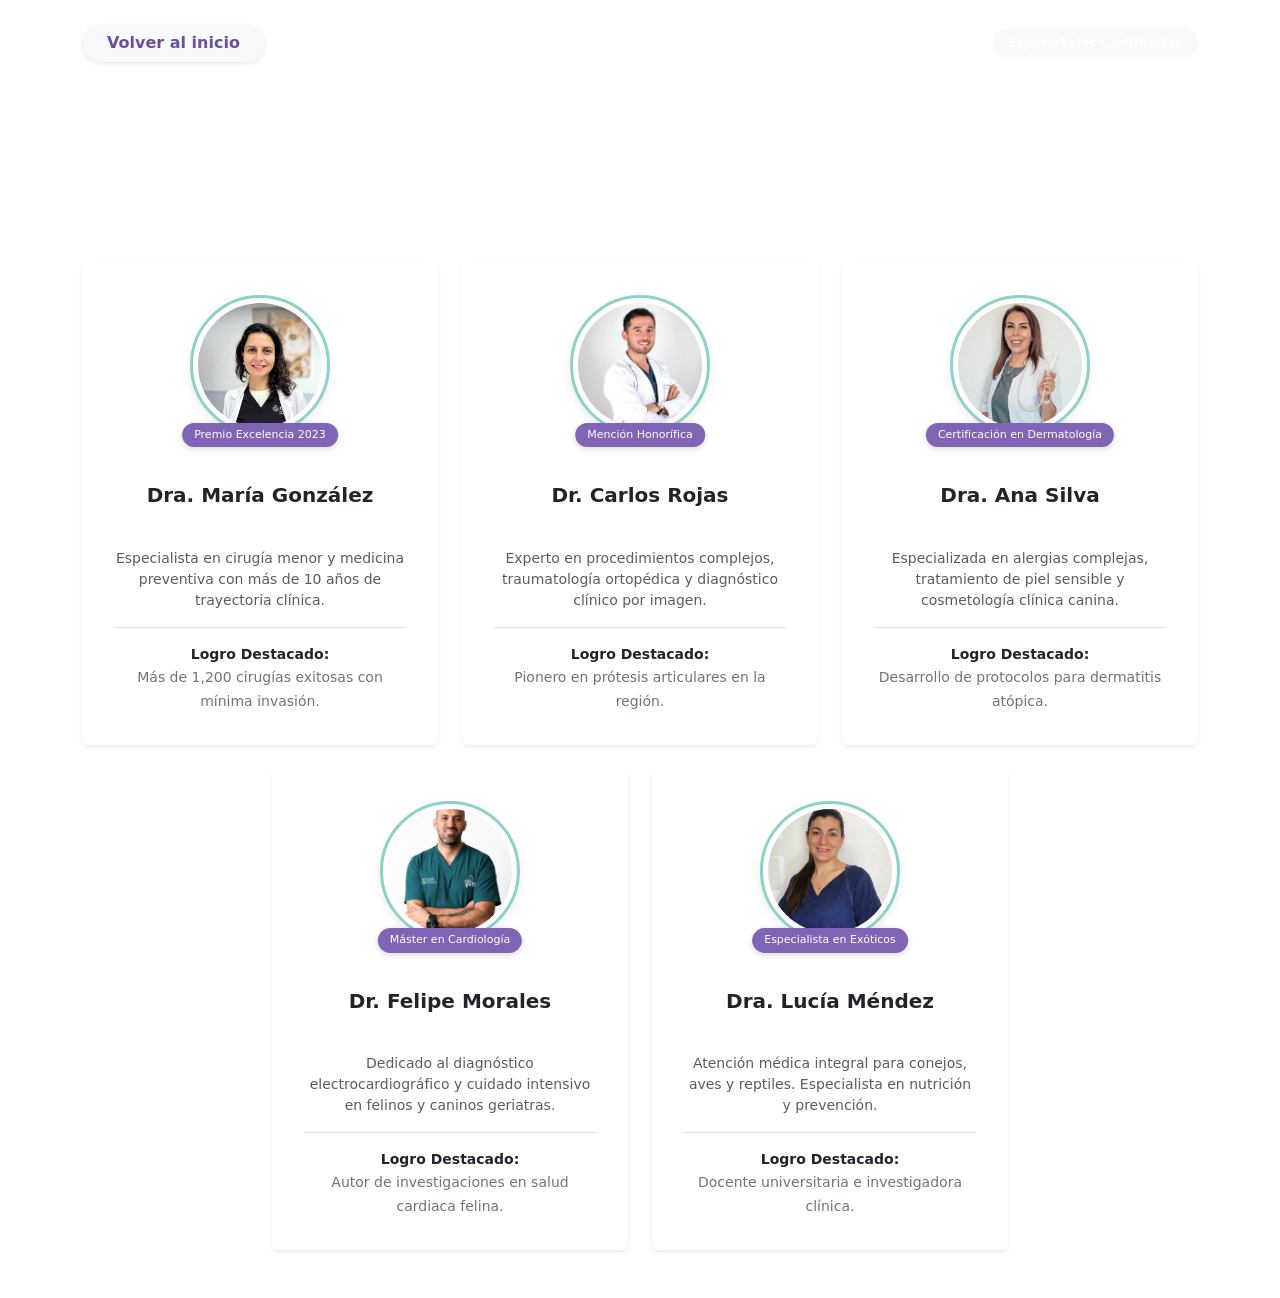
==== equipo.html @ b23ea8b3 "parte especialista y mapa" ====
<!DOCTYPE html>
<html lang="es">
<head>
    <meta charset="UTF-8">
    <meta name="viewport" content="width=device-width, initial-scale=1.0">
    <link href="https://cdn.jsdelivr.net/npm/bootstrap@5.3.8/dist/css/bootstrap.min.css" rel="stylesheet">
    <link rel="stylesheet" href="style.css">
    <title>Nuestro Equipo - Veterinaria San Marcos</title>
</head>
<body class="bg-equipo">

    <header class="header-equipo py-4 text-white mb-5">
        <div class="container">
            <div class="d-flex align-items-center justify-content-between mb-4">
                <a href="index.html" class="btn btn-light btn-volver rounded-pill px-4 fw-semibold shadow-sm">
                    Volver al inicio
                </a>
                <span class="badge bg-light text-purple rounded-pill px-3 py-2 fw-bold">Especialistas Certificados</span>
            </div>

            <div class="text-center mt-3">
                <h1 class="display-4 fw-bold mb-2">Conoce a Nuestro Equipo Médico</h1>
                <p class="lead opacity-90 mb-0">Profesionales capacitados dedicados al cuidado integral de tu mascota.</p>
            </div>
        </div>
    </header>

    <main class="container pb-5">
        <div class="row row-cols-1 row-cols-md-2 row-cols-lg-3 g-4 justify-content-center">
            
            <div class="col">
                <div class="card card-especialista h-100 text-center border-0 shadow-sm p-3">
                    <div class="position-relative mx-auto my-3">
                        <img src="img/carrusel/equipo/especialistaMaria.webp" class="img-especialista rounded-circle" alt="Dra. María González">
                        <span class="badge-logro">Premio Excelencia 2023</span>
                    </div>
                    <div class="card-body d-flex flex-column">
                        <h5 class="card-title fw-bold text-purple mb-1">Dra. María González</h5>
                        <p class="badge bg-teal-light text-teal-dark align-self-center mb-3">Directora Médica & Cirugía</p>
                        <p class="card-text text-muted small">Especialista en cirugía menor y medicina preventiva con más de 10 años de trayectoria clínica.</p>
                        <div class="mt-auto pt-3 border-top">
                            <span class="d-block small text-purple fw-bold">Logro Destacado:</span>
                            <span class="small text-secondary">Más de 1,200 cirugías exitosas con mínima invasión.</span>
                        </div>
                    </div>
                </div>
            </div>

            <div class="col">
                <div class="card card-especialista h-100 text-center border-0 shadow-sm p-3">
                    <div class="position-relative mx-auto my-3">
                        <img src="img/carrusel/equipo/especialistaCarlos.jpg" class="img-especialista rounded-circle" alt="Dr. Carlos Rojas">
                        <span class="badge-logro">Mención Honorífica</span>
                    </div>
                    <div class="card-body d-flex flex-column">
                        <h5 class="card-title fw-bold text-purple mb-1">Dr. Carlos Rojas</h5>
                        <p class="badge bg-teal-light text-teal-dark align-self-center mb-3">Cirujano & Traumatólogo</p>
                        <p class="card-text text-muted small">Experto en procedimientos complejos, traumatología ortopédica y diagnóstico clínico por imagen.</p>
                        <div class="mt-auto pt-3 border-top">
                            <span class="d-block small text-purple fw-bold">Logro Destacado:</span>
                            <span class="small text-secondary">Pionero en prótesis articulares en la región.</span>
                        </div>
                    </div>
                </div>
            </div>

            <div class="col">
                <div class="card card-especialista h-100 text-center border-0 shadow-sm p-3">
                    <div class="position-relative mx-auto my-3">
                        <img src="img/carrusel/equipo/especialistaAna.jpg" class="img-especialista rounded-circle" alt="Dra. Ana Silva">
                        <span class="badge-logro">Certificación en Dermatología</span>
                    </div>
                    <div class="card-body d-flex flex-column">
                        <h5 class="card-title fw-bold text-purple mb-1">Dra. Ana Silva</h5>
                        <p class="badge bg-teal-light text-teal-dark align-self-center mb-3">Dermatología & Estética</p>
                        <p class="card-text text-muted small">Especializada en alergias complejas, tratamiento de piel sensible y cosmetología clínica canina.</p>
                        <div class="mt-auto pt-3 border-top">
                            <span class="d-block small text-purple fw-bold">Logro Destacado:</span>
                            <span class="small text-secondary">Desarrollo de protocolos para dermatitis atópica.</span>
                        </div>
                    </div>
                </div>
            </div>

            <div class="col">
                <div class="card card-especialista h-100 text-center border-0 shadow-sm p-3">
                    <div class="position-relative mx-auto my-3">
                        <img src="img/carrusel/equipo/especialistaFelipe.png" class="img-especialista rounded-circle" alt="Dr. Felipe Morales">
                        <span class="badge-logro">Máster en Cardiología</span>
                    </div>
                    <div class="card-body d-flex flex-column">
                        <h5 class="card-title fw-bold text-purple mb-1">Dr. Felipe Morales</h5>
                        <p class="badge bg-teal-light text-teal-dark align-self-center mb-3">Cardiólogo Veterinario</p>
                        <p class="card-text text-muted small">Dedicado al diagnóstico electrocardiográfico y cuidado intensivo en felinos y caninos geriatras.</p>
                        <div class="mt-auto pt-3 border-top">
                            <span class="d-block small text-purple fw-bold">Logro Destacado:</span>
                            <span class="small text-secondary">Autor de investigaciones en salud cardiaca felina.</span>
                        </div>
                    </div>
                </div>
            </div>

            <div class="col">
                <div class="card card-especialista h-100 text-center border-0 shadow-sm p-3">
                    <div class="position-relative mx-auto my-3">
                        <img src="img/carrusel/equipo/especialistaLucia.jpg" class="img-especialista rounded-circle" alt="Dra. Lucía Méndez">
                        <span class="badge-logro">Especialista en Exóticos</span>
                    </div>
                    <div class="card-body d-flex flex-column">
                        <h5 class="card-title fw-bold text-purple mb-1">Dra. Lucía Méndez</h5>
                        <p class="badge bg-teal-light text-teal-dark align-self-center mb-3">Especies Exóticas</p>
                        <p class="card-text text-muted small">Atención médica integral para conejos, aves y reptiles. Especialista en nutrición y prevención.</p>
                        <div class="mt-auto pt-3 border-top">
                            <span class="d-block small text-purple fw-bold">Logro Destacado:</span>
                            <span class="small text-secondary">Docente universitaria e investigadora clínica.</span>
                        </div>
                    </div>
                </div>
            </div>

        </div>

    </main>

    <script src="https://cdn.jsdelivr.net/npm/bootstrap@5.3.8/dist/js/bootstrap.bundle.min.js"></script>
</body>
</html>
---- style.css ----
.navbar-veterinaria {
    background: linear-gradient(to right, #ffffff, #2ea782);
}

.navbar-veterinaria .navbar-brand,
.navbar-veterinaria .nav-link {
    color: rgb(0, 0, 0);
}

.navbar-veterinaria .nav-link:hover {
    color: #eeeeee;
}



.carousel-item img {
    height: 800px;
    object-fit: cover;
}


.hero-overlay {
    top: 0;
    bottom: 0;
    left: 0;
    right: 0;
    padding: 8% 8%;
    display: flex;
    flex-direction: column;
    justify-content: center;
    align-items: flex-start;
    background: linear-gradient(90deg, rgba(0, 0, 0, 0.45) 0%, rgba(0, 0, 0, 0) 70%);
}

.hero-text {
    max-width: 500px;
}

.text-orange {
    color: #40eca4;
}

.btn-teal {
    background-color: #0d9488;
    color: #ffffff;
    border: none;
}

.btn-teal:hover {
    background-color: #0f766e;
    color: #ffffff;
}

.caja-rectangular {
    width: 100%;              
    height: 200px;            
    background-color: #007f61;
    margin: 150px 0;          
    padding: 0;            
}


.nosotros-img-container {
    position: relative;
    border-radius: 1.5rem;
    overflow: hidden;
}

.nosotros-img-container img {
    width: 100%;
    height: 420px;
    object-fit: cover;
}

.badge-flotante {
    position: absolute;
    bottom: 20px;
    left: 20px;
    max-width: 80%;
    border: 1px solid rgba(0, 0, 0, 0.08);
}


.badge-check {
    background-color: #8ed1c7;
    color: #ffffff;
    width: 22px;
    height: 22px;
    border-radius: 50%;
    display: inline-flex;
    align-items: center;
    justify-content: center;
    font-size: 12px;
    font-weight: bold;
}

.fw-black {
    font-weight: 900 !important;
}

/* EQUIPO DE TRABAJOO */

.btn-volver {
    color: #6a4f9e;
    box-shadow: 0 2px 8px rgba(0,0,0,0.1);
}

.position-relative.mx-auto.my-3 {
    margin-bottom: 2rem !important; 
}


.img-especialista {
    width: 140px;
    height: 140px;
    object-fit: cover;
   
    padding: 5px;
    background-color: #ffffff;
    border: 3px solid #8ed1c7;
    box-shadow: 0 4px 10px rgba(0, 0, 0, 0.08); 
}


.badge-logro {
    position: absolute;
    bottom: -12px;
    left: 50%;
    transform: translateX(-50%);
    background-color: #8064b5;
    color: #ffffff;
    font-size: 11px;
    padding: 4px 12px;
    border-radius: 20px;
    white-space: nowrap;
    box-shadow: 0 2px 6px rgba(0, 0, 0, 0.15);
}
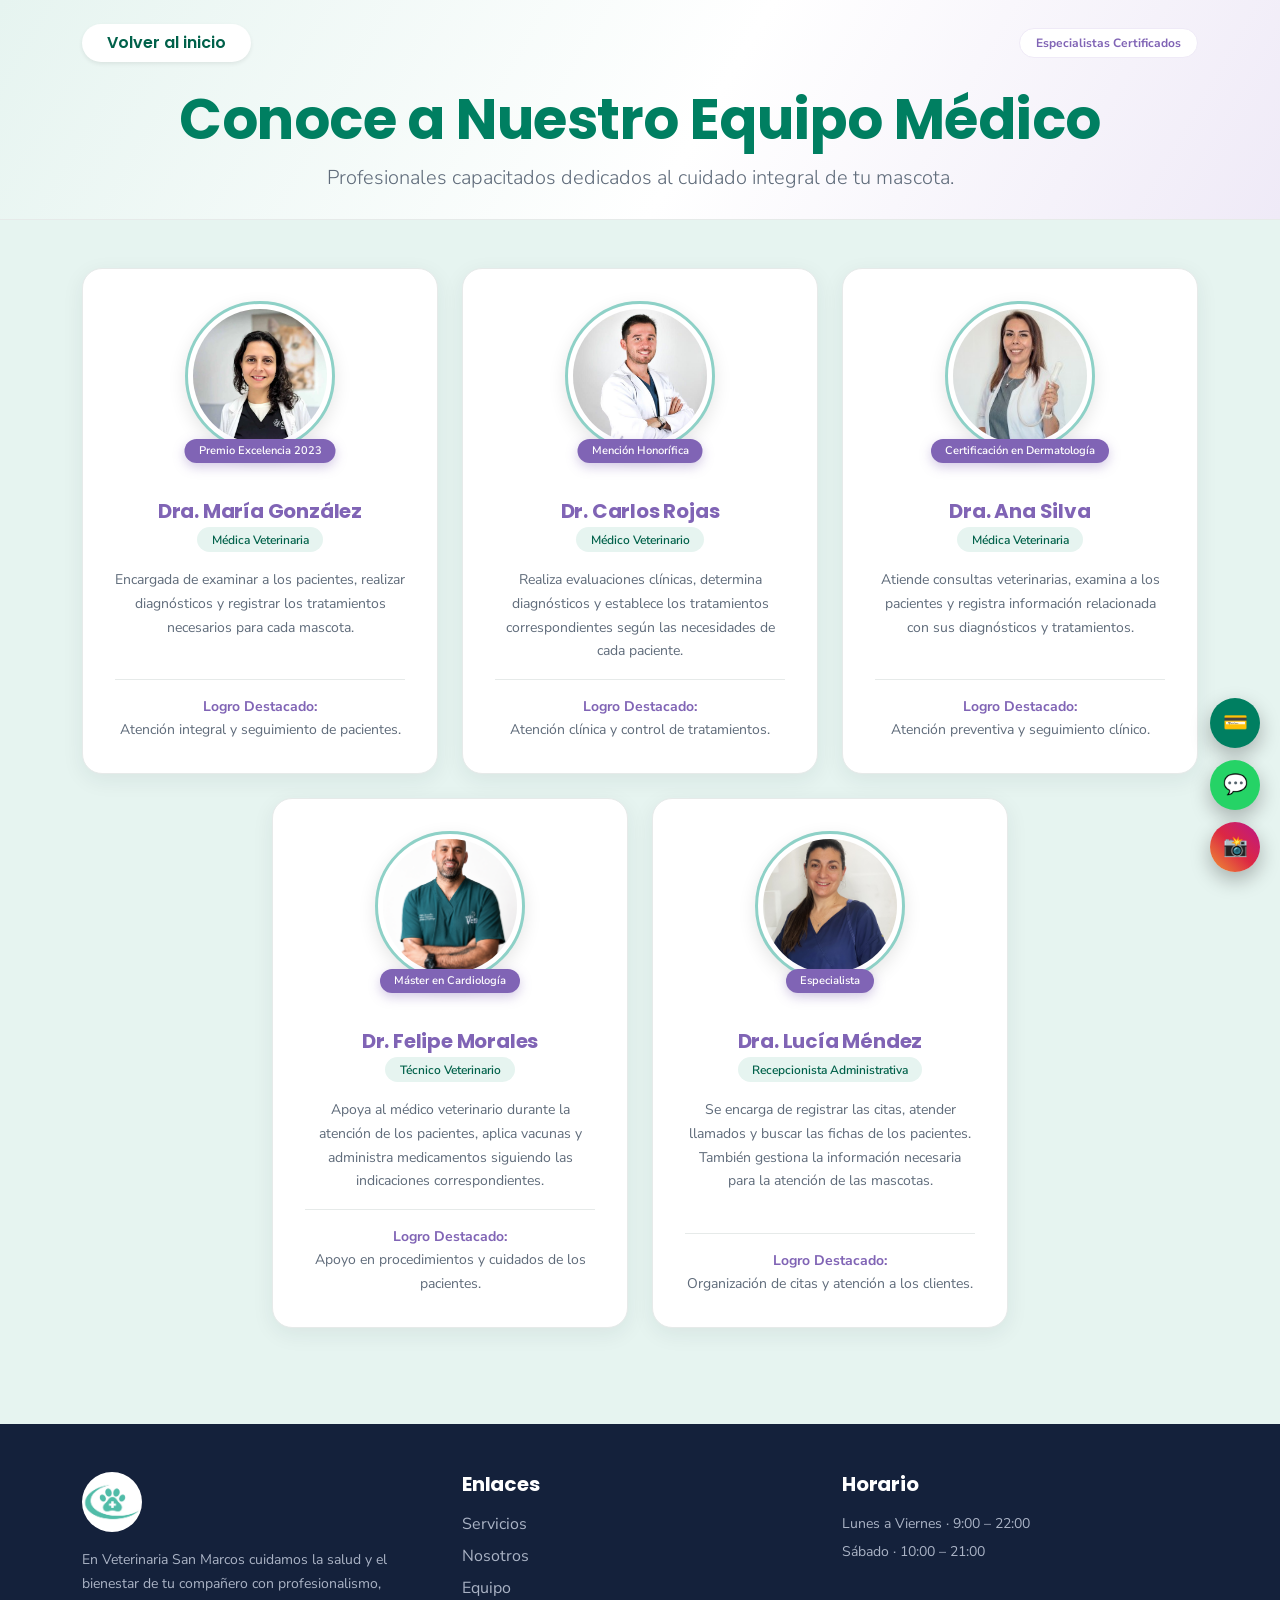
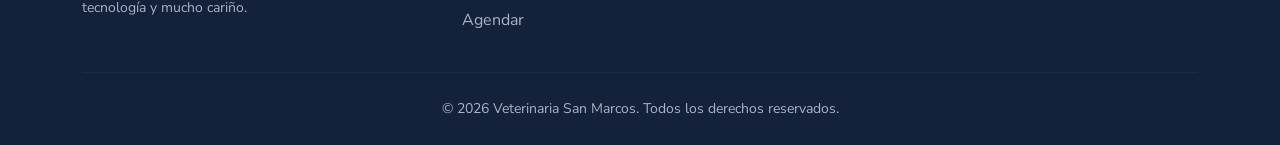
==== commit dca60056: "integracion de servicios y modificacion leve de pagina" ====
--- a/equipo.html
+++ b/equipo.html
@@ -3,24 +3,28 @@
 <head>
     <meta charset="UTF-8">
     <meta name="viewport" content="width=device-width, initial-scale=1.0">
-    <link href="https://cdn.jsdelivr.net/npm/bootstrap@5.3.8/dist/css/bootstrap.min.css" rel="stylesheet">
+    <link rel="preconnect" href="https://fonts.googleapis.com">
+    <link rel="preconnect" href="https://fonts.gstatic.com" crossorigin>
+    <link href="https://cdn.jsdelivr.net/npm/bootstrap@5.3.3/dist/css/bootstrap.min.css" rel="stylesheet">
+    <link rel="stylesheet" href="https://cdn.jsdelivr.net/npm/bootstrap-icons@1.11.3/font/bootstrap-icons.min.css">
     <link rel="stylesheet" href="style.css">
     <title>Nuestro Equipo - Veterinaria San Marcos</title>
 </head>
 <body class="bg-equipo">
 
-    <header class="header-equipo py-4 text-white mb-5">
+
+    <header class="header-equipo py-4 mb-5">
         <div class="container">
             <div class="d-flex align-items-center justify-content-between mb-4">
-                <a href="index.html" class="btn btn-light btn-volver rounded-pill px-4 fw-semibold shadow-sm">
+                <a href="index.html" class="btn btn-volver rounded-pill px-4 fw-semibold shadow-sm">
                     Volver al inicio
                 </a>
-                <span class="badge bg-light text-purple rounded-pill px-3 py-2 fw-bold">Especialistas Certificados</span>
+                <span class="badge bg-light rounded-pill px-3 py-2 fw-bold">Especialistas Certificados</span>
             </div>
 
             <div class="text-center mt-3">
                 <h1 class="display-4 fw-bold mb-2">Conoce a Nuestro Equipo Médico</h1>
-                <p class="lead opacity-90 mb-0">Profesionales capacitados dedicados al cuidado integral de tu mascota.</p>
+                <p class="lead mb-0">Profesionales capacitados dedicados al cuidado integral de tu mascota.</p>
             </div>
         </div>
     </header>
@@ -36,11 +40,11 @@
                     </div>
                     <div class="card-body d-flex flex-column">
                         <h5 class="card-title fw-bold text-purple mb-1">Dra. María González</h5>
-                        <p class="badge bg-teal-light text-teal-dark align-self-center mb-3">Directora Médica & Cirugía</p>
-                        <p class="card-text text-muted small">Especialista en cirugía menor y medicina preventiva con más de 10 años de trayectoria clínica.</p>
+                        <p class="badge bg-teal-light text-teal-dark align-self-center mb-3">Médica Veterinaria</p>
+                        <p class="card-text text-muted small">Encargada de examinar a los pacientes, realizar diagnósticos y registrar los tratamientos necesarios para cada mascota.</p>
                         <div class="mt-auto pt-3 border-top">
                             <span class="d-block small text-purple fw-bold">Logro Destacado:</span>
-                            <span class="small text-secondary">Más de 1,200 cirugías exitosas con mínima invasión.</span>
+                            <span class="small text-secondary">Atención integral y seguimiento de pacientes.</span>
                         </div>
                     </div>
                 </div>
@@ -54,11 +58,11 @@
                     </div>
                     <div class="card-body d-flex flex-column">
                         <h5 class="card-title fw-bold text-purple mb-1">Dr. Carlos Rojas</h5>
-                        <p class="badge bg-teal-light text-teal-dark align-self-center mb-3">Cirujano & Traumatólogo</p>
-                        <p class="card-text text-muted small">Experto en procedimientos complejos, traumatología ortopédica y diagnóstico clínico por imagen.</p>
+                        <p class="badge bg-teal-light text-teal-dark align-self-center mb-3">Médico Veterinario</p>
+                        <p class="card-text text-muted small">Realiza evaluaciones clínicas, determina diagnósticos y establece los tratamientos correspondientes según las necesidades de cada paciente.</p>
                         <div class="mt-auto pt-3 border-top">
                             <span class="d-block small text-purple fw-bold">Logro Destacado:</span>
-                            <span class="small text-secondary">Pionero en prótesis articulares en la región.</span>
+                            <span class="small text-secondary">Atención clínica y control de tratamientos.</span>
                         </div>
                     </div>
                 </div>
@@ -72,11 +76,11 @@
                     </div>
                     <div class="card-body d-flex flex-column">
                         <h5 class="card-title fw-bold text-purple mb-1">Dra. Ana Silva</h5>
-                        <p class="badge bg-teal-light text-teal-dark align-self-center mb-3">Dermatología & Estética</p>
-                        <p class="card-text text-muted small">Especializada en alergias complejas, tratamiento de piel sensible y cosmetología clínica canina.</p>
+                        <p class="badge bg-teal-light text-teal-dark align-self-center mb-3">Médica Veterinaria</p>
+                        <p class="card-text text-muted small">Atiende consultas veterinarias, examina a los pacientes y registra información relacionada con sus diagnósticos y tratamientos.</p>
                         <div class="mt-auto pt-3 border-top">
                             <span class="d-block small text-purple fw-bold">Logro Destacado:</span>
-                            <span class="small text-secondary">Desarrollo de protocolos para dermatitis atópica.</span>
+                            <span class="small text-secondary">Atención preventiva y seguimiento clínico.</span>
                         </div>
                     </div>
                 </div>
@@ -90,11 +94,11 @@
                     </div>
                     <div class="card-body d-flex flex-column">
                         <h5 class="card-title fw-bold text-purple mb-1">Dr. Felipe Morales</h5>
-                        <p class="badge bg-teal-light text-teal-dark align-self-center mb-3">Cardiólogo Veterinario</p>
-                        <p class="card-text text-muted small">Dedicado al diagnóstico electrocardiográfico y cuidado intensivo en felinos y caninos geriatras.</p>
+                        <p class="badge bg-teal-light text-teal-dark align-self-center mb-3">Técnico Veterinario</p>
+                        <p class="card-text text-muted small">Apoya al médico veterinario durante la atención de los pacientes, aplica vacunas y administra medicamentos siguiendo las indicaciones correspondientes.</p>
                         <div class="mt-auto pt-3 border-top">
                             <span class="d-block small text-purple fw-bold">Logro Destacado:</span>
-                            <span class="small text-secondary">Autor de investigaciones en salud cardiaca felina.</span>
+                            <span class="small text-secondary">Apoyo en procedimientos y cuidados de los pacientes.</span>
                         </div>
                     </div>
                 </div>
@@ -104,15 +108,15 @@
                 <div class="card card-especialista h-100 text-center border-0 shadow-sm p-3">
                     <div class="position-relative mx-auto my-3">
                         <img src="img/carrusel/equipo/especialistaLucia.jpg" class="img-especialista rounded-circle" alt="Dra. Lucía Méndez">
-                        <span class="badge-logro">Especialista en Exóticos</span>
+                        <span class="badge-logro">Especialista</span>
                     </div>
                     <div class="card-body d-flex flex-column">
                         <h5 class="card-title fw-bold text-purple mb-1">Dra. Lucía Méndez</h5>
-                        <p class="badge bg-teal-light text-teal-dark align-self-center mb-3">Especies Exóticas</p>
-                        <p class="card-text text-muted small">Atención médica integral para conejos, aves y reptiles. Especialista en nutrición y prevención.</p>
+                        <p class="badge bg-teal-light text-teal-dark align-self-center mb-3">Recepcionista Administrativa</p>
+                        <p class="card-text text-muted small">Se encarga de registrar las citas, atender llamados y buscar las fichas de los pacientes. También gestiona la información necesaria para la atención de las mascotas.</p>
                         <div class="mt-auto pt-3 border-top">
                             <span class="d-block small text-purple fw-bold">Logro Destacado:</span>
-                            <span class="small text-secondary">Docente universitaria e investigadora clínica.</span>
+                            <span class="small text-secondary">Organización de citas y atención a los clientes.</span>
                         </div>
                     </div>
                 </div>
@@ -122,6 +126,39 @@
 
     </main>
 
-    <script src="https://cdn.jsdelivr.net/npm/bootstrap@5.3.8/dist/js/bootstrap.bundle.min.js"></script>
+    <footer class="site-footer mt-5">
+        <div class="container">
+            <div class="row gy-4">
+                <div class="col-12 col-md-4">
+                    <img src="img/carrusel/logo/logo.jpg" alt="Veterinaria San Marcos" class="mb-3 rounded-circle" style="width: 60px; height: 60px; object-fit: cover;">
+                    <p class="small">En Veterinaria San Marcos cuidamos la salud y el bienestar de tu compañero con profesionalismo, tecnología y mucho cariño.</p>
+                </div>
+                <div class="col-12 col-md-4">
+                    <h5 class="mb-3">Enlaces</h5>
+                    <ul class="list-unstyled">
+                        <li class="mb-2"><a href="servicios.html">Servicios</a></li>
+                        <li class="mb-2"><a href="index.html#nosotros">Nosotros</a></li>
+                        <li class="mb-2"><a href="equipo.html">Equipo</a></li>
+                        <li class="mb-2"><a href="index.html#contacto">Agendar</a></li>
+                    </ul>
+                </div>
+                <div class="col-12 col-md-4">
+                    <h5 class="mb-3">Horario</h5>
+                    <p class="small mb-1">Lunes a Viernes · 9:00 – 22:00</p>
+                    <p class="small">Sábado · 10:00 – 21:00</p>
+                </div>
+            </div>
+            <hr class="my-4">
+            <p class="small mb-0 text-center">© 2026 Veterinaria San Marcos. Todos los derechos reservados.</p>
+        </div>
+    </footer>
+
+    <div class="floating-buttons">
+        <a href="#" class="float-btn card-btn">💳</a>
+        <a href="#" class="float-btn wsp-btn">💬</a>
+        <a href="#" class="float-btn insta-btn">📸</a>
+    </div>
+
+    <script src="https://cdn.jsdelivr.net/npm/bootstrap@5.3.3/dist/js/bootstrap.bundle.min.js"></script>
 </body>
 </html>
--- a/style.css
+++ b/style.css
@@ -1,88 +1,251 @@
+/* ============================================================
+   VETERINARIA SAN MARCOS · Sistema de diseño
+   Paleta tomada del home: verde de marca + acento morado + menta
+   Tipografía: Poppins (títulos) + Nunito Sans (texto)
+   ============================================================ */
+
+@import url('https://fonts.googleapis.com/css2?family=Poppins:wght@500;600;700;800&family=Nunito+Sans:wght@400;600;700&display=swap');
+
+:root {
+    /* Marca · verde */
+    --brand:        #007f61;
+    --brand-dark:   #00614a;
+    --brand-mid:    #2ea782;
+    --brand-soft:   #e6f4f0;
+    --mint:         #8ed1c7;
+
+    /* Marca · morado (acento) */
+    --purple:       #8064b5;
+    --purple-dark:  #5d4791;
+    --purple-soft:  #efeaf7;
+
+    /* Neutros */
+    --ink:          #22313f;
+    --muted:        #5f6b7a;
+    --surface:      #f6f8f8;
+    --line:         #e6eae9;
+
+    /* Fuentes */
+    --font-head: 'Poppins', system-ui, -apple-system, "Segoe UI", Roboto, sans-serif;
+    --font-body: 'Nunito Sans', system-ui, -apple-system, "Segoe UI", Roboto, sans-serif;
+
+    /* Overrides Bootstrap */
+    --bs-body-color: var(--ink);
+    --bs-body-font-family: var(--font-body);
+    --bs-link-color: var(--brand);
+    --bs-link-hover-color: var(--brand-dark);
+    --bs-border-color: var(--line);
+    --bs-primary: var(--brand);
+    --bs-primary-rgb: 0, 127, 97;
+}
+
+/* ===================== Base ===================== */
+body {
+    font-family: var(--font-body);
+    color: var(--ink);
+    background-color: #ffffff;
+}
+
+h1, h2, h3, h4, h5, h6,
+.h1, .h2, .h3, .h4, .h5, .h6,
+.display-1, .display-2, .display-3, .display-4, .display-5, .display-6 {
+    font-family: var(--font-head);
+    font-weight: 700;
+    color: var(--ink);
+    letter-spacing: -0.01em;
+}
+
+.display-1, .display-2, .display-3, .display-4, .display-5, .display-6 {
+    font-weight: 800;
+}
+
+p { line-height: 1.7; }
+
+a { color: var(--brand); text-decoration-thickness: 1px; text-underline-offset: 2px; }
+a:hover { color: var(--brand-dark); }
+
+::selection { background: var(--mint); color: #04352a; }
+
+/* ===================== Utilidades de marca ===================== */
+.text-brand      { color: var(--brand) !important; }
+.text-brand-dark { color: var(--brand-dark) !important; }
+.text-purple     { color: var(--purple) !important; }
+.text-orange     { color: #5fe3b8 !important; }  /* acento del hero sobre imagen oscura (nombre heredado) */
+.text-muted      { color: var(--muted) !important; }
+.text-secondary  { color: var(--muted) !important; }
+
+.bg-brand        { background-color: var(--brand) !important; }
+.bg-brand-soft   { background-color: var(--brand-soft) !important; }
+.bg-purple-soft  { background-color: var(--purple-soft) !important; }
+.bg-light        { background-color: var(--surface) !important; }
+
+.text-primary    { color: var(--brand) !important; }
+.bg-primary      { background-color: var(--brand) !important; }
+
+.fw-black        { font-weight: 800 !important; }
+.tracking-wide   { letter-spacing: 0.12em; }
+.leading-relaxed { line-height: 1.85; }
+
+.section-eyebrow,
+.eyebrow {
+    text-transform: uppercase;
+    letter-spacing: 0.14em;
+    font-weight: 700;
+    font-size: 0.8rem;
+    color: var(--brand-mid);
+}
+
+/* ===================== Botones ===================== */
+.btn { font-family: var(--font-head); font-weight: 600; }
+
+.btn-primary {
+    --bs-btn-bg: var(--brand);
+    --bs-btn-border-color: var(--brand);
+    --bs-btn-hover-bg: var(--brand-dark);
+    --bs-btn-hover-border-color: var(--brand-dark);
+    --bs-btn-active-bg: var(--brand-dark);
+    --bs-btn-active-border-color: var(--brand-dark);
+    --bs-btn-disabled-bg: var(--brand);
+    --bs-btn-disabled-border-color: var(--brand);
+}
+
+.btn-veterinaria-cta {
+    background-color: var(--brand) !important;
+    border: 2px solid var(--brand) !important;
+    color: #ffffff !important;
+    transition: all 0.25s ease;
+}
+.btn-veterinaria-cta:hover {
+    background-color: var(--brand-dark) !important;
+    border-color: var(--brand-dark) !important;
+    color: #ffffff !important;
+    transform: translateY(-3px);
+    box-shadow: 0 10px 24px rgba(0, 127, 97, 0.28) !important;
+}
+
+.btn-morado-degradado {
+    background: linear-gradient(135deg, var(--purple), var(--purple-dark)) !important;
+    color: #ffffff !important;
+    border: 0;
+    transition: all 0.25s ease;
+}
+.btn-morado-degradado:hover {
+    background: linear-gradient(135deg, var(--purple-dark), #4a3875) !important;
+    color: #ffffff !important;
+    transform: translateY(-2px);
+    box-shadow: 0 10px 22px rgba(128, 100, 181, 0.38) !important;
+}
+
+.btn-outline-brand {
+    color: var(--brand);
+    border: 2px solid var(--brand);
+    background: transparent;
+    transition: all 0.2s ease;
+}
+.btn-outline-brand:hover { background: var(--brand); color: #ffffff; }
+
+.btn-outline-purple {
+    color: var(--purple);
+    border: 2px solid var(--purple);
+    background: transparent;
+    transition: all 0.2s ease;
+}
+.btn-outline-purple:hover { background: var(--purple); color: #ffffff; }
+
+.btn-teal {
+    background-color: var(--brand);
+    color: #ffffff;
+    border: none;
+}
+.btn-teal:hover { background-color: var(--brand-dark); color: #ffffff; }
+
+.btn-volver {
+    color: var(--brand-dark);
+    background: #ffffff;
+    font-weight: 600;
+    box-shadow: 0 4px 14px rgba(0, 0, 0, 0.08);
+}
+.btn-volver:hover { color: var(--brand); background: #ffffff; }
+
+/* ===================== Navbar ===================== */
 .navbar-veterinaria {
-    background: linear-gradient(to right, #ffffff, #2ea782);
-}
-
-.navbar-veterinaria .navbar-brand,
+    background: linear-gradient(90deg, #ffffff 0%, var(--mint) 60%, var(--brand-mid) 100%);
+    box-shadow: 0 2px 14px rgba(0, 0, 0, 0.06);
+    padding-top: 0.75rem;
+    padding-bottom: 0.75rem;
+}
+.navbar-veterinaria .navbar-brand {
+    font-family: var(--font-head);
+    font-weight: 700;
+    color: var(--brand-dark);
+}
 .navbar-veterinaria .nav-link {
-    color: rgb(0, 0, 0);
-}
-
-.navbar-veterinaria .nav-link:hover {
-    color: #eeeeee;
-}
-
-
-
+    color: #1f3b33;
+    font-weight: 600;
+    padding-inline: 0.9rem;
+}
+.navbar-veterinaria .nav-link:hover,
+.navbar-veterinaria .nav-link.active {
+    color: var(--brand-dark);
+}
+.navbar-veterinaria .btn-primary {
+    border-radius: 2rem;
+    padding-inline: 1.25rem;
+}
+
+/* ===================== Hero / carrusel ===================== */
 .carousel-item img {
-    height: 800px;
+    height: min(80vh, 760px);
     object-fit: cover;
 }
-
-
 .hero-overlay {
-    top: 0;
-    bottom: 0;
-    left: 0;
-    right: 0;
-    padding: 8% 8%;
+    position: absolute;
+    inset: 0;
     display: flex;
     flex-direction: column;
     justify-content: center;
     align-items: flex-start;
-    background: linear-gradient(90deg, rgba(0, 0, 0, 0.45) 0%, rgba(0, 0, 0, 0) 70%);
-}
-
-.hero-text {
-    max-width: 500px;
-}
-
-.text-orange {
-    color: #40eca4;
-}
-
-.btn-teal {
-    background-color: #0d9488;
-    color: #ffffff;
-    border: none;
-}
-
-.btn-teal:hover {
-    background-color: #0f766e;
-    color: #ffffff;
-}
-
-.caja-rectangular {
-    width: 100%;              
-    height: 200px;            
-    background-color: #007f61;
-    margin: 150px 0;          
-    padding: 0;            
-}
-
-
+    padding: 0 8%;
+    background: linear-gradient(90deg, rgba(0, 45, 35, 0.62) 0%, rgba(0, 45, 35, 0.18) 55%, rgba(0, 0, 0, 0) 82%);
+}
+.hero-text { max-width: 520px; }
+.hero-overlay h1 { color: #ffffff; }
+
+/* ===================== Tarjetas ===================== */
+.card {
+    border-radius: 1rem;
+    border-color: var(--line);
+    transition: transform 0.25s ease, box-shadow 0.25s ease;
+}
+.card.shadow-sm { box-shadow: 0 6px 22px rgba(31, 49, 63, 0.07) !important; }
+.card:hover {
+    transform: translateY(-6px);
+    box-shadow: 0 16px 36px rgba(31, 49, 63, 0.13) !important;
+}
+.card-img-top { object-fit: cover; height: 220px; }
+.card .card-title { color: var(--ink); }
+
+/* ===================== Sección "Nosotros" ===================== */
 .nosotros-img-container {
     position: relative;
-    border-radius: 1.5rem;
+    border-radius: 1.25rem;
     overflow: hidden;
 }
-
 .nosotros-img-container img {
     width: 100%;
-    height: 420px;
+    height: 440px;
     object-fit: cover;
 }
-
 .badge-flotante {
     position: absolute;
-    bottom: 20px;
-    left: 20px;
-    max-width: 80%;
-    border: 1px solid rgba(0, 0, 0, 0.08);
-}
-
-
+    bottom: 18px;
+    left: 18px;
+    max-width: 82%;
+    border: 1px solid var(--line);
+    border-radius: 1rem !important;
+}
 .badge-check {
-    background-color: #8ed1c7;
+    background-color: var(--brand);
     color: #ffffff;
     width: 22px;
     height: 22px;
@@ -91,48 +254,173 @@
     align-items: center;
     justify-content: center;
     font-size: 12px;
-    font-weight: bold;
-}
-
-.fw-black {
-    font-weight: 900 !important;
-}
-
-/* EQUIPO DE TRABAJOO */
-
-.btn-volver {
-    color: #6a4f9e;
-    box-shadow: 0 2px 8px rgba(0,0,0,0.1);
-}
-
-.position-relative.mx-auto.my-3 {
-    margin-bottom: 2rem !important; 
-}
-
-
+    font-weight: 700;
+    flex: none;
+}
+
+/* ===================== Franja verde (stats / contacto) ===================== */
+.franja-brand { background-color: var(--brand); color: #ffffff; }
+.franja-brand .text-white-50 { color: rgba(255, 255, 255, 0.72) !important; }
+
+/* ===================== Encabezado interior (equipo / servicios) ===================== */
+.bg-equipo { background: var(--brand-soft); }
+.header-equipo {
+    background: linear-gradient(120deg, var(--brand-soft) 0%, #ffffff 55%, var(--purple-soft) 100%);
+    border-bottom: 1px solid var(--line);
+}
+.header-equipo h1 { color: var(--brand) !important; }
+.header-equipo .lead { color: var(--muted) !important; }
+.header-equipo .badge.bg-light {
+    background: #ffffff !important;
+    color: var(--purple) !important;
+    border: 1px solid var(--purple-soft);
+}
+
+/* ===================== Tarjetas de especialistas ===================== */
+.card-especialista {
+    border-radius: 1.25rem;
+    background: #ffffff;
+    border: 1px solid var(--line) !important;
+}
+.card-especialista .card-title { color: var(--purple); }
 .img-especialista {
-    width: 140px;
-    height: 140px;
+    width: 150px;
+    height: 150px;
     object-fit: cover;
-   
     padding: 5px;
     background-color: #ffffff;
-    border: 3px solid #8ed1c7;
-    box-shadow: 0 4px 10px rgba(0, 0, 0, 0.08); 
-}
-
-
+    border: 3px solid var(--mint);
+    box-shadow: 0 6px 18px rgba(0, 0, 0, 0.1);
+}
 .badge-logro {
     position: absolute;
     bottom: -12px;
     left: 50%;
     transform: translateX(-50%);
-    background-color: #8064b5;
+    background-color: var(--purple);
     color: #ffffff;
     font-size: 11px;
-    padding: 4px 12px;
+    font-weight: 600;
+    white-space: nowrap;
+    padding: 4px 14px;
     border-radius: 20px;
-    white-space: nowrap;
-    box-shadow: 0 2px 6px rgba(0, 0, 0, 0.15);
-}
-
+    box-shadow: 0 4px 12px rgba(128, 100, 181, 0.35);
+}
+.bg-teal-light { background: var(--brand-soft) !important; }
+.text-teal-dark { color: var(--brand-dark) !important; }
+.badge.bg-teal-light {
+    font-weight: 600;
+    border-radius: 2rem;
+    padding: 0.4rem 0.9rem;
+}
+.position-relative.mx-auto.my-3 { margin-bottom: 2rem !important; }
+
+/* ===================== Footer ===================== */
+.site-footer {
+    background-color: #14213b !important;
+    color: #e9edf5;
+    padding: 3rem 0 1.5rem;
+}
+.site-footer h4, .site-footer h5 { color: #ffffff; font-weight: 700; }
+.site-footer p, .site-footer .text-secondary, .site-footer a { color: #aab3c5 !important; }
+.site-footer a { text-decoration: none; transition: color 0.2s ease; }
+.site-footer a:hover { color: #ffffff !important; }
+.site-footer hr, .site-footer .border-secondary { border-color: rgba(255, 255, 255, 0.15) !important; }
+
+/* ===================== Botones flotantes ===================== */
+.floating-buttons {
+    position: fixed;
+    right: 20px;
+    bottom: 28px;
+    display: flex;
+    flex-direction: column;
+    gap: 12px;
+    z-index: 1050;
+}
+.float-btn {
+    width: 50px;
+    height: 50px;
+    border-radius: 50%;
+    display: flex;
+    align-items: center;
+    justify-content: center;
+    font-size: 20px;
+    color: #ffffff;
+    text-decoration: none;
+    box-shadow: 0 8px 20px rgba(0, 0, 0, 0.28);
+    transition: transform 0.2s ease;
+}
+.float-btn:hover { transform: scale(1.09); }
+.card-btn { background-color: var(--brand); }
+.wsp-btn { background-color: #25d366; }
+.insta-btn { background: linear-gradient(45deg, #f09433 0%, #dc2743 50%, #bc1888 100%); }
+
+/* ===================== Overlay "Ver detalle" de servicios ===================== */
+.vs-overlay {
+    position: fixed;
+    inset: 0;
+    z-index: 1080;
+    background: rgba(10, 30, 24, 0.55);
+    display: none;
+    align-items: center;
+    justify-content: center;
+    padding: 20px;
+}
+.vs-overlay.is-open { display: flex; }
+.vs-modal {
+    background: #ffffff;
+    border-radius: 1.25rem;
+    width: 100%;
+    max-width: 640px;
+    max-height: 85vh;
+    display: flex;
+    flex-direction: column;
+    box-shadow: 0 24px 60px rgba(0, 0, 0, 0.3);
+    overflow: hidden;
+}
+.vs-modal__head {
+    display: flex;
+    align-items: center;
+    justify-content: space-between;
+    padding: 1.1rem 1.4rem;
+    background: var(--brand-soft);
+    border-bottom: 1px solid var(--line);
+}
+.vs-modal__head h5 { margin: 0; color: var(--brand-dark); }
+.vs-modal__close {
+    border: 0;
+    background: transparent;
+    font-size: 1.6rem;
+    line-height: 1;
+    color: var(--muted);
+    cursor: pointer;
+}
+.vs-modal__body { padding: 0.5rem 1.4rem 1rem; overflow-y: auto; }
+.vs-modal__foot { padding: 0.85rem 1.4rem; border-top: 1px solid var(--line); text-align: right; }
+
+.vs-item { padding: 1rem 0; border-bottom: 1px solid var(--line); }
+.vs-item:last-child { border-bottom: 0; }
+.vs-item__badge {
+    display: inline-block;
+    background: var(--brand);
+    color: #ffffff;
+    font-size: 0.7rem;
+    font-weight: 700;
+    letter-spacing: 0.03em;
+    padding: 0.2rem 0.7rem;
+    border-radius: 2rem;
+    margin-bottom: 0.5rem;
+}
+.vs-item__row { display: flex; justify-content: space-between; gap: 0.75rem; flex-wrap: wrap; }
+.vs-item__name { margin: 0 0 0.2rem; font-family: var(--font-head); font-weight: 700; color: var(--ink); }
+.vs-item__meta { margin: 0; font-size: 0.85rem; color: var(--muted); }
+.vs-item__obs { margin: 0.15rem 0 0; font-size: 0.8rem; font-style: italic; color: #8a94a0; }
+.vs-item__price { font-family: var(--font-head); font-weight: 700; color: var(--brand); white-space: nowrap; }
+
+/* ===================== Responsivo ===================== */
+@media (max-width: 768px) {
+    .carousel-item img { height: 62vh; }
+    .hero-overlay { padding: 0 6%; }
+    .nosotros-img-container img { height: 320px; }
+    .card-img-top { height: 190px; }
+}
